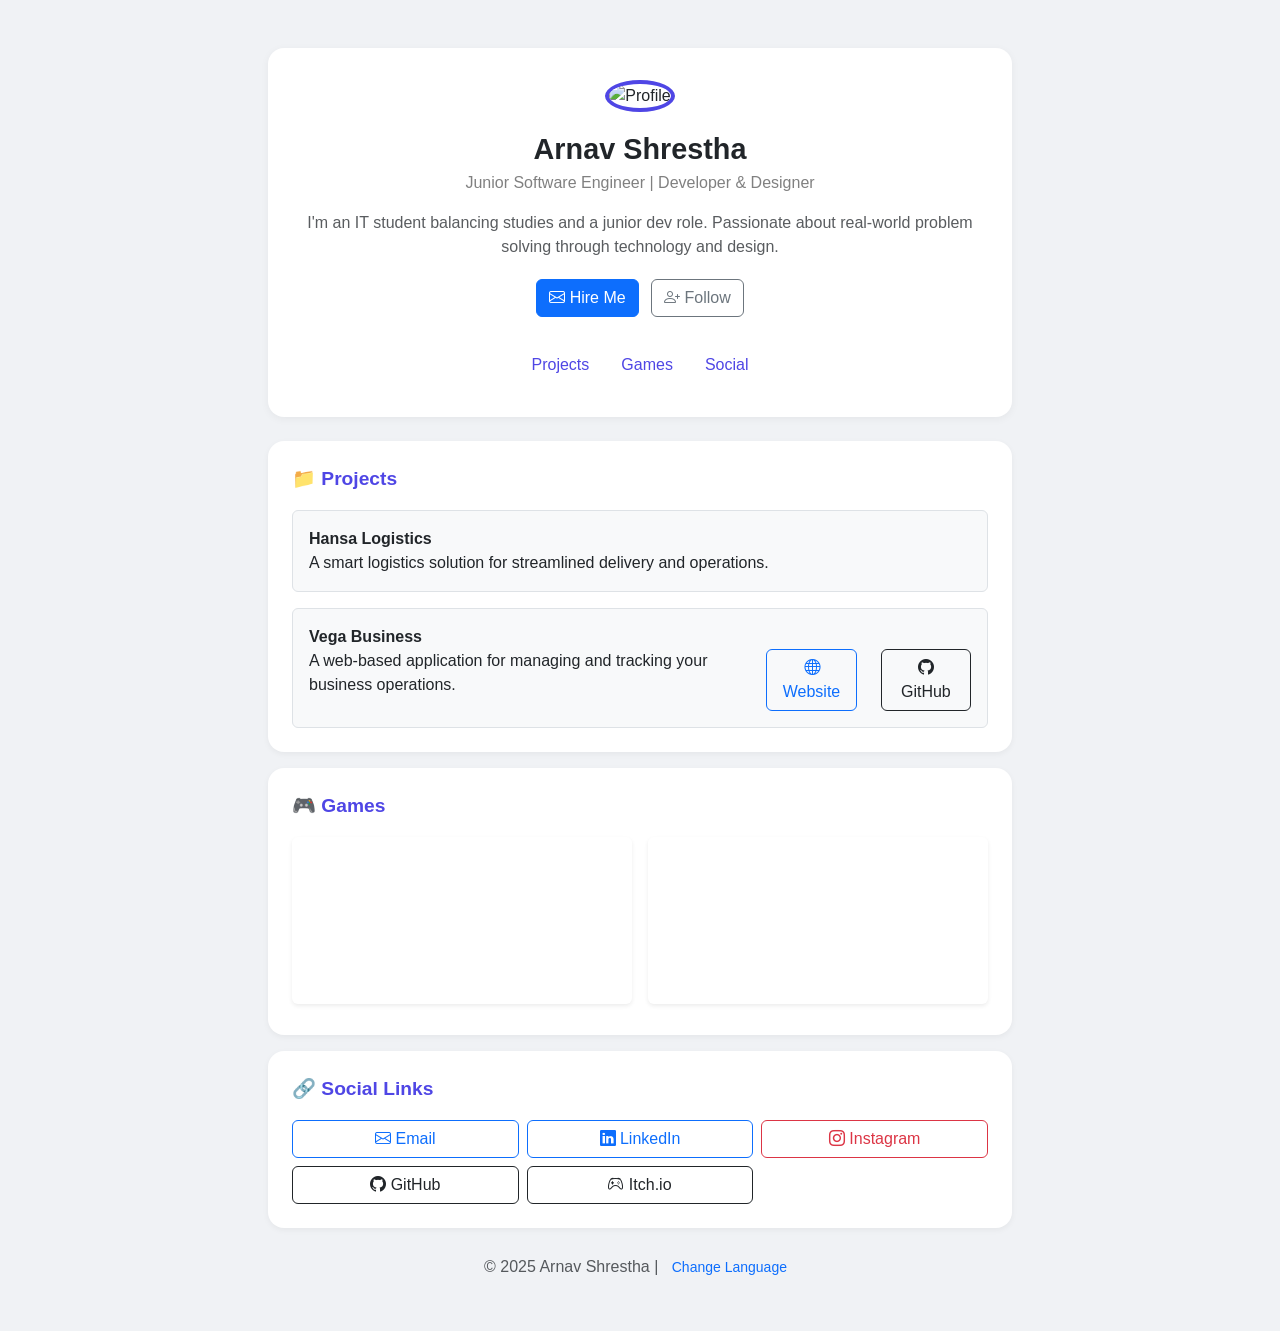
==== index.html @ 4b511aa4 "website setup" ====
<!DOCTYPE html>
<html lang="en">
<head>
  <meta charset="UTF-8" />
  <meta name="viewport" content="width=device-width, initial-scale=1.0"/>
  <title>Arnav Shrestha - Profile</title>
  <link rel="stylesheet" href="bootstrap-5.3.3/css/bootstrap.min.css">
  <link rel="stylesheet" href="https://cdn.jsdelivr.net/npm/bootstrap-icons@1.11.3/font/bootstrap-icons.min.css">
  <script src="bootstrap-5.3.3/js/bootstrap.bundle.min.js"></script>

  <style>
     html {
        scroll-behavior: smooth;
    }
    .section-nav {
        margin-top: 1.5rem;
    }
    .section-nav .nav-link {
        color: #4f46e5;
        font-weight: 500;
        border: none;
    }
    .section-nav .nav-link:hover {
        text-decoration: underline;
    }
    body {
      background-color: #f0f2f5;
      font-family: 'Segoe UI', Tahoma, Geneva, Verdana, sans-serif;
    }

    .profile-header {
      background-color: white;
      padding: 2rem;
      border-radius: 1rem;
      box-shadow: 0 2px 8px rgba(0, 0, 0, 0.05);
      text-align: center;
    }

    .profile-pic {
      width: 120px;
      height: 120px;
      object-fit: cover;
      border-radius: 50%;
      border: 4px solid #4f46e5;
    }

    .profile-name {
      font-size: 1.8rem;
      font-weight: bold;
      margin-top: 1rem;
    }

    .profile-title {
      color: gray;
    }

    .action-buttons .btn {
      margin: 0.25rem;
    }

    .card-section {
      background: white;
      padding: 1.5rem;
      border-radius: 1rem;
      box-shadow: 0 2px 6px rgba(0,0,0,0.05);
      margin-bottom: 1rem;
    }

    .section-title {
      font-size: 1.2rem;
      font-weight: bold;
      margin-bottom: 1rem;
      color: #4f46e5;
    }
  </style>
</head>

<body>
  <div class="container py-5">
    <div class="profile-header mx-auto mb-4 col-md-8">
      <img src="https://via.placeholder.com/120" alt="Profile" class="profile-pic">
      <div class="profile-name">Arnav Shrestha</div>
      <div class="profile-title">Junior Software Engineer | Developer & Designer</div>
      <p class="mt-3 text-muted">
        I'm an IT student balancing studies and a junior dev role. Passionate about real-world problem solving through technology and design.
      </p>
      <div class="action-buttons">
        <button class="btn btn-primary" onclick="sendEmail()"><i class="bi bi-envelope"></i> Hire Me</button>
        <button class="btn btn-outline-secondary" onclick="window.location.href='https://www.instagram.com/stha_anav/'"><i class="bi bi-person-plus"></i> Follow</button>
      </div>
      
      <!-- Section Navigation -->
      <ul class="nav justify-content-center section-nav">
        <li class="nav-item">
          <a class="nav-link" href="#projects">Projects</a>
        </li>
        <li class="nav-item">
          <a class="nav-link" href="#games">Games</a>
        </li>
        <li class="nav-item">
          <a class="nav-link" href="#social">Social</a>
        </li>
      </ul>
      
    </div>

    <div class="card-section col-md-8 mx-auto">
      <div class="section-title" id="projects">📁 Projects</div>
      <div class="row g-3">
        <div class="col-md-12">
          <div class="p-3 border rounded bg-light">
            <strong>Hansa Logistics</strong><br>
            A smart logistics solution for streamlined delivery and operations.
          </div>
        </div>
        <div class="col-md-12">
            <div class="p-3 border rounded bg-light">
                <div class="row">
                    <strong>Vega Business</strong><br>
                    <div class="col-8"> 
                        A web-based application for managing and tracking your business operations.
                    </div>
                    <div class="col">
                        <button class="btn btn-outline-primary w-100" onclick="window.location.href='https://www.vegabusiness.com.np/'"><i class="bi bi-globe"></i> Website</button>
                    </div>
                    <div class="col">
                        <button class="btn btn-outline-dark w-100" onclick="window.location.href='https://github.com/stharnav/vega'"><i class="bi bi-github"></i> GitHub</button>
                    </div>
                </div>
            </div>
          </div>
      </div>
    </div>

    <div class="card-section col-md-8 mx-auto">
      <div class="section-title" id="games">🎮 Games</div>
      <div class="row g-3">
        <div class="col-md-6">
          <iframe frameborder="0" src="https://itch.io/embed/2180937?border_width=0" width="100%" height="167" class="rounded shadow-sm"></iframe>
        </div>
        <div class="col-md-6">
          <iframe frameborder="0" src="https://itch.io/embed/2705465?border_width=0" width="100%" height="167" class="rounded shadow-sm"></iframe>
        </div>
      </div>
    </div>

    <div class="card-section col-md-8 mx-auto">
      <div class="section-title" id="social">🔗 Social Links</div>
      <div class="row g-2">
        <div class="col-sm-6 col-md-4">
          <button class="btn btn-outline-primary w-100" onclick="sendEmail()"><i class="bi bi-envelope"></i> Email</button>
        </div>
        <div class="col-sm-6 col-md-4">
          <button class="btn btn-outline-primary w-100" onclick="window.location.href='https://www.linkedin.com/'"><i class="bi bi-linkedin"></i> LinkedIn</button>
        </div>
        <div class="col-sm-6 col-md-4">
          <button class="btn btn-outline-danger w-100" onclick="window.location.href='https://www.instagram.com/stha_anav/'"><i class="bi bi-instagram"></i> Instagram</button>
        </div>
        <div class="col-sm-6 col-md-4">
          <button class="btn btn-outline-dark w-100" onclick="window.location.href='https://github.com/stharnav'"><i class="bi bi-github"></i> GitHub</button>
        </div>
        <div class="col-sm-6 col-md-4">
          <button class="btn btn-outline-dark w-100" onclick="window.location.href='https://amberco.itch.io/'"><i class="bi bi-controller"></i> Itch.io</button>
        </div>
      </div>
    </div>

    <div class="text-center text-muted mt-4">
      &copy; 2025 Arnav Shrestha | <button onclick="lang()" class="btn btn-link btn-sm text-decoration-none">Change Language</button>
    </div>
  </div>

  <script>
    function sendEmail() {
      window.location.href = "mailto:arnav@example.com";
    }
    function lang() {
      alert("Language switch feature coming soon.");
    }
  </script>
</body>
</html>
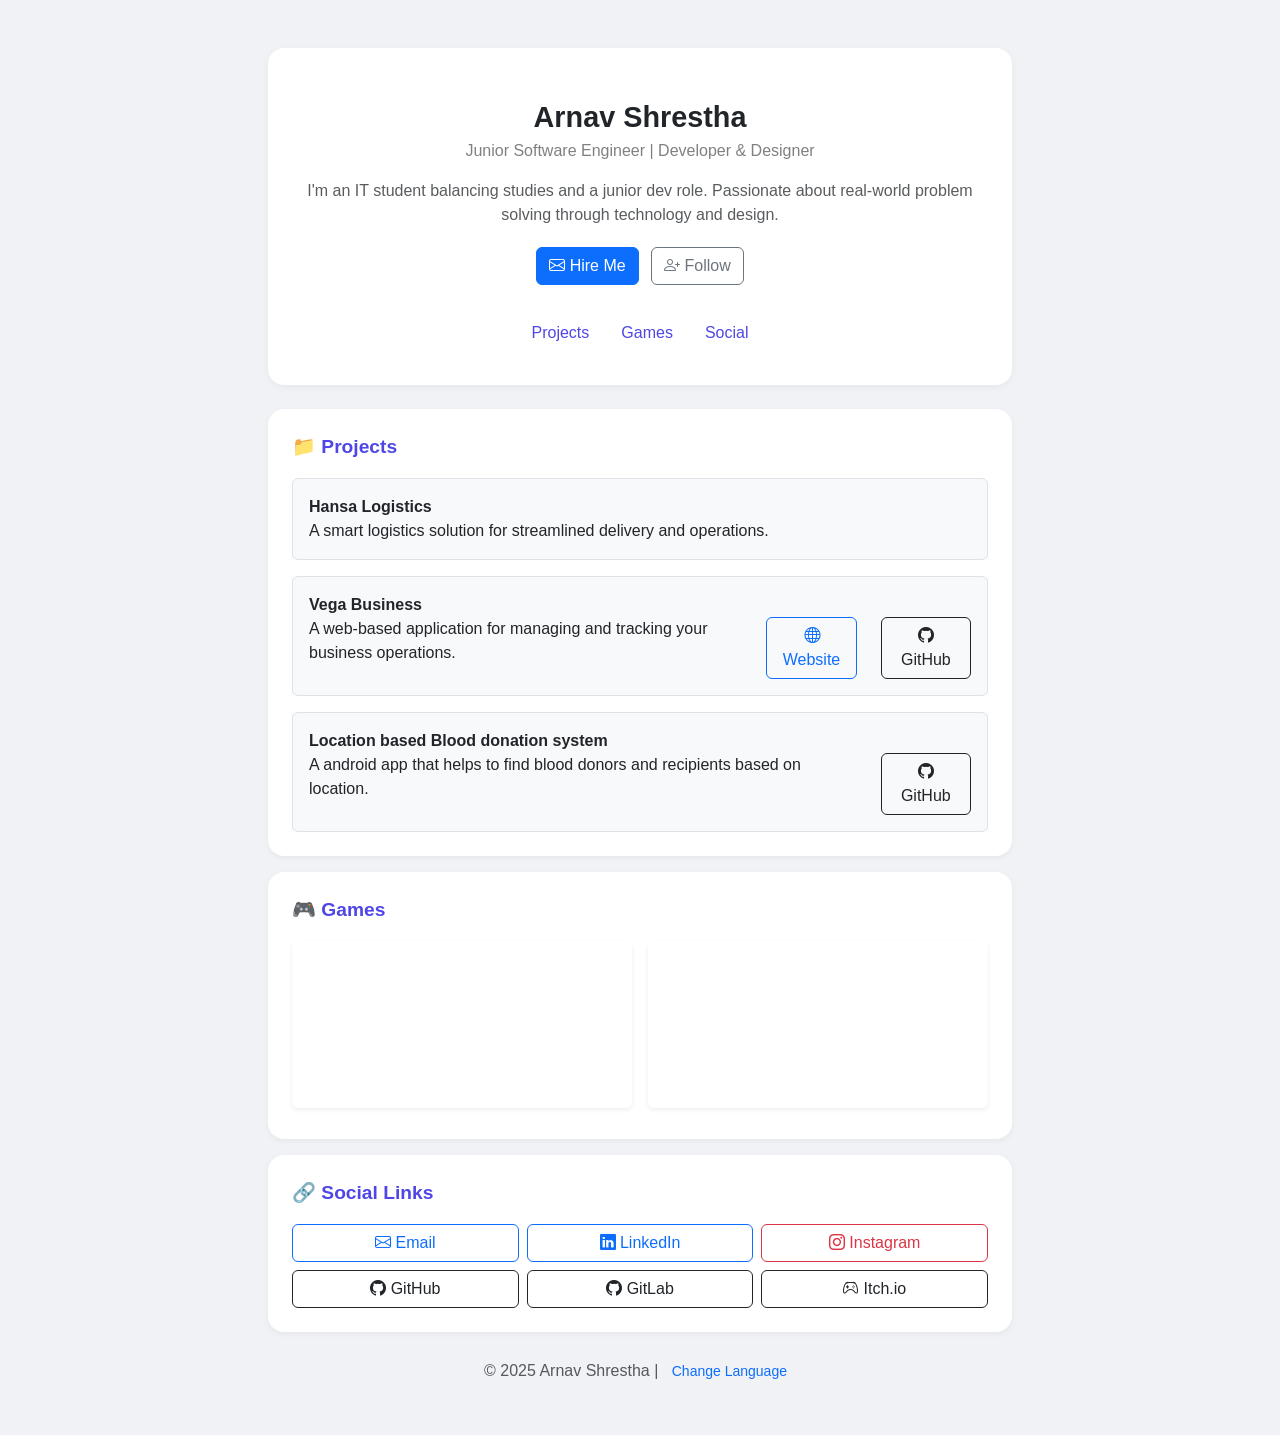
==== commit 362eb2d1: "new project added" ====
--- a/index.html
+++ b/index.html
@@ -78,7 +78,7 @@
 <body>
   <div class="container py-5">
     <div class="profile-header mx-auto mb-4 col-md-8">
-      <img src="https://via.placeholder.com/120" alt="Profile" class="profile-pic">
+      <!-- <img src="https://via.placeholder.com/120" alt="Profile" class="profile-pic"> -->
       <div class="profile-name">Arnav Shrestha</div>
       <div class="profile-title">Junior Software Engineer | Developer & Designer</div>
       <p class="mt-3 text-muted">
@@ -107,12 +107,14 @@
     <div class="card-section col-md-8 mx-auto">
       <div class="section-title" id="projects">📁 Projects</div>
       <div class="row g-3">
+
         <div class="col-md-12">
           <div class="p-3 border rounded bg-light">
             <strong>Hansa Logistics</strong><br>
             A smart logistics solution for streamlined delivery and operations.
           </div>
         </div>
+
         <div class="col-md-12">
             <div class="p-3 border rounded bg-light">
                 <div class="row">
@@ -129,6 +131,21 @@
                 </div>
             </div>
           </div>
+
+          <div class="col-md-12">
+            <div class="p-3 border rounded bg-light">
+                <div class="row">
+                    <strong>Location based Blood donation system</strong><br>
+                    <div class="col-10"> 
+                        A android app that helps to find blood donors and recipients based on location.
+                    </div>
+                    <div class="col">
+                        <button class="btn btn-outline-dark w-100" onclick="window.location.href='https://github.com/stharnav/Location-Based-Blood-Donation-App'"><i class="bi bi-github"></i> GitHub</button>
+                    </div>
+                </div>
+            </div>
+          </div>
+
       </div>
     </div>
 
@@ -160,6 +177,9 @@
           <button class="btn btn-outline-dark w-100" onclick="window.location.href='https://github.com/stharnav'"><i class="bi bi-github"></i> GitHub</button>
         </div>
         <div class="col-sm-6 col-md-4">
+          <button class="btn btn-outline-dark w-100" onclick="window.location.href='https://gitlab.com/arnavshrestha44'"><i class="bi bi-github"></i> GitLab</button>
+        </div>
+        <div class="col-sm-6 col-md-4">
           <button class="btn btn-outline-dark w-100" onclick="window.location.href='https://amberco.itch.io/'"><i class="bi bi-controller"></i> Itch.io</button>
         </div>
       </div>
@@ -172,11 +192,17 @@
 
   <script>
     function sendEmail() {
-      window.location.href = "mailto:arnav@example.com";
-    }
-    function lang() {
-      alert("Language switch feature coming soon.");
-    }
+      const email = "mail@arnavstha.com.np";
+      const subject = "";
+      const body = "";
+
+      const mailtoLink = `mailto:${email}?subject=${encodeURIComponent(subject)}&body=${encodeURIComponent(body)}`;
+      window.location.href = mailtoLink;
+
+        }
+        function lang() {
+          alert("Language switch feature coming soon.");
+        }
   </script>
 </body>
 </html>
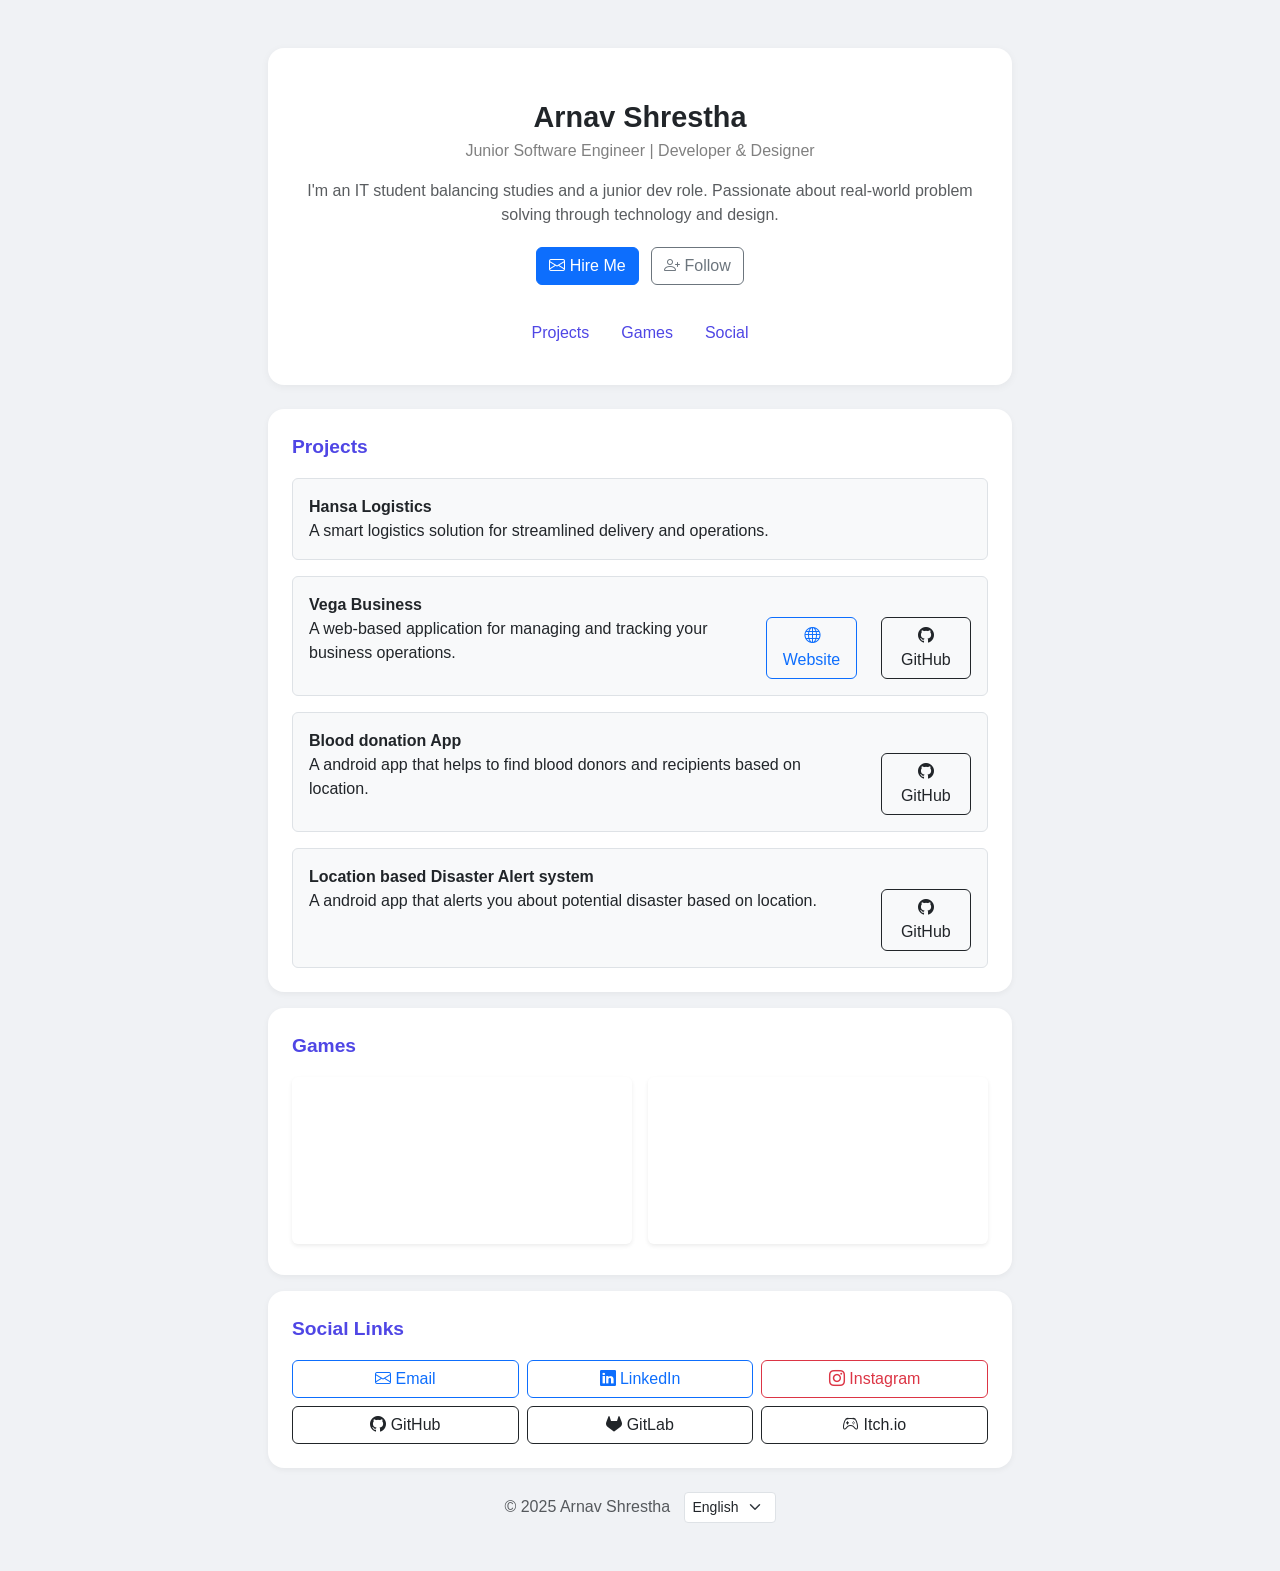
==== commit 823169f7: "language support" ====
--- a/index.html
+++ b/index.html
@@ -79,26 +79,26 @@
   <div class="container py-5">
     <div class="profile-header mx-auto mb-4 col-md-8">
       <!-- <img src="https://via.placeholder.com/120" alt="Profile" class="profile-pic"> -->
-      <div class="profile-name">Arnav Shrestha</div>
+      <div class="profile-name" id="name">Arnav Shrestha</div>
       <div class="profile-title">Junior Software Engineer | Developer & Designer</div>
-      <p class="mt-3 text-muted">
+      <p class="mt-3 text-muted" id="description">
         I'm an IT student balancing studies and a junior dev role. Passionate about real-world problem solving through technology and design.
       </p>
       <div class="action-buttons">
         <button class="btn btn-primary" onclick="sendEmail()"><i class="bi bi-envelope"></i> Hire Me</button>
-        <button class="btn btn-outline-secondary" onclick="window.location.href='https://www.instagram.com/stha_anav/'"><i class="bi bi-person-plus"></i> Follow</button>
+        <button class="btn btn-outline-secondary" onclick="window.location.href='https://www.linkedin.com/in/arnav-shrestha-5bba61239/'"><i class="bi bi-person-plus"></i> Follow</button>
       </div>
       
       <!-- Section Navigation -->
       <ul class="nav justify-content-center section-nav">
         <li class="nav-item">
-          <a class="nav-link" href="#projects">Projects</a>
+          <a class="nav-link" href="#projects" id="project">Projects</a>
         </li>
         <li class="nav-item">
-          <a class="nav-link" href="#games">Games</a>
+          <a class="nav-link" href="#games" id="game">Games</a>
         </li>
         <li class="nav-item">
-          <a class="nav-link" href="#social">Social</a>
+          <a class="nav-link" href="#socials" id="social">Social</a>
         </li>
       </ul>
       
@@ -119,7 +119,7 @@
             <div class="p-3 border rounded bg-light">
                 <div class="row">
                     <strong>Vega Business</strong><br>
-                    <div class="col-8"> 
+                    <div class="col-md-8"> 
                         A web-based application for managing and tracking your business operations.
                     </div>
                     <div class="col">
@@ -135,12 +135,26 @@
           <div class="col-md-12">
             <div class="p-3 border rounded bg-light">
                 <div class="row">
-                    <strong>Location based Blood donation system</strong><br>
+                    <strong>Blood donation App</strong><br>
                     <div class="col-10"> 
                         A android app that helps to find blood donors and recipients based on location.
                     </div>
                     <div class="col">
                         <button class="btn btn-outline-dark w-100" onclick="window.location.href='https://github.com/stharnav/Location-Based-Blood-Donation-App'"><i class="bi bi-github"></i> GitHub</button>
+                    </div>
+                </div>
+            </div>
+          </div>
+
+          <div class="col-md-12">
+            <div class="p-3 border rounded bg-light">
+                <div class="row">
+                    <strong>Location based Disaster Alert system</strong><br>
+                    <div class="col-10"> 
+                        A android app that alerts you about potential disaster based on location.
+                    </div>
+                    <div class="col">
+                        <button class="btn btn-outline-dark w-100" onclick="window.location.href='https://github.com/stharnav/Alert-System'"><i class="bi bi-github"></i> GitHub</button>
                     </div>
                 </div>
             </div>
@@ -162,13 +176,13 @@
     </div>
 
     <div class="card-section col-md-8 mx-auto">
-      <div class="section-title" id="social">🔗 Social Links</div>
+      <div class="section-title" id="socials">🔗 Social Links</div>
       <div class="row g-2">
         <div class="col-sm-6 col-md-4">
           <button class="btn btn-outline-primary w-100" onclick="sendEmail()"><i class="bi bi-envelope"></i> Email</button>
         </div>
         <div class="col-sm-6 col-md-4">
-          <button class="btn btn-outline-primary w-100" onclick="window.location.href='https://www.linkedin.com/'"><i class="bi bi-linkedin"></i> LinkedIn</button>
+          <button class="btn btn-outline-primary w-100" onclick="window.location.href='https://www.linkedin.com/in/arnav-shrestha-5bba61239/'"><i class="bi bi-linkedin"></i> LinkedIn</button>
         </div>
         <div class="col-sm-6 col-md-4">
           <button class="btn btn-outline-danger w-100" onclick="window.location.href='https://www.instagram.com/stha_anav/'"><i class="bi bi-instagram"></i> Instagram</button>
@@ -177,7 +191,7 @@
           <button class="btn btn-outline-dark w-100" onclick="window.location.href='https://github.com/stharnav'"><i class="bi bi-github"></i> GitHub</button>
         </div>
         <div class="col-sm-6 col-md-4">
-          <button class="btn btn-outline-dark w-100" onclick="window.location.href='https://gitlab.com/arnavshrestha44'"><i class="bi bi-github"></i> GitLab</button>
+          <button class="btn btn-outline-dark w-100" onclick="window.location.href='https://gitlab.com/arnavshrestha44'"><i class="bi bi-gitlab"></i> GitLab</button>
         </div>
         <div class="col-sm-6 col-md-4">
           <button class="btn btn-outline-dark w-100" onclick="window.location.href='https://amberco.itch.io/'"><i class="bi bi-controller"></i> Itch.io</button>
@@ -186,7 +200,12 @@
     </div>
 
     <div class="text-center text-muted mt-4">
-      &copy; 2025 Arnav Shrestha | <button onclick="lang()" class="btn btn-link btn-sm text-decoration-none">Change Language</button>
+      &copy; 2025 Arnav Shrestha &nbsp;
+      <select id="languageSelector" class="form-select form-select-sm d-inline-block w-auto" onchange="setLanguage(this.value)">
+        <option value="en">English</option>
+        <option value="np">नेपाली</option>
+        <option value="jp">日本語</option>
+      </select>
     </div>
   </div>
 
@@ -204,5 +223,6 @@
           alert("Language switch feature coming soon.");
         }
   </script>
+  <script src="scripts/lang.js"></script>
 </body>
 </html>
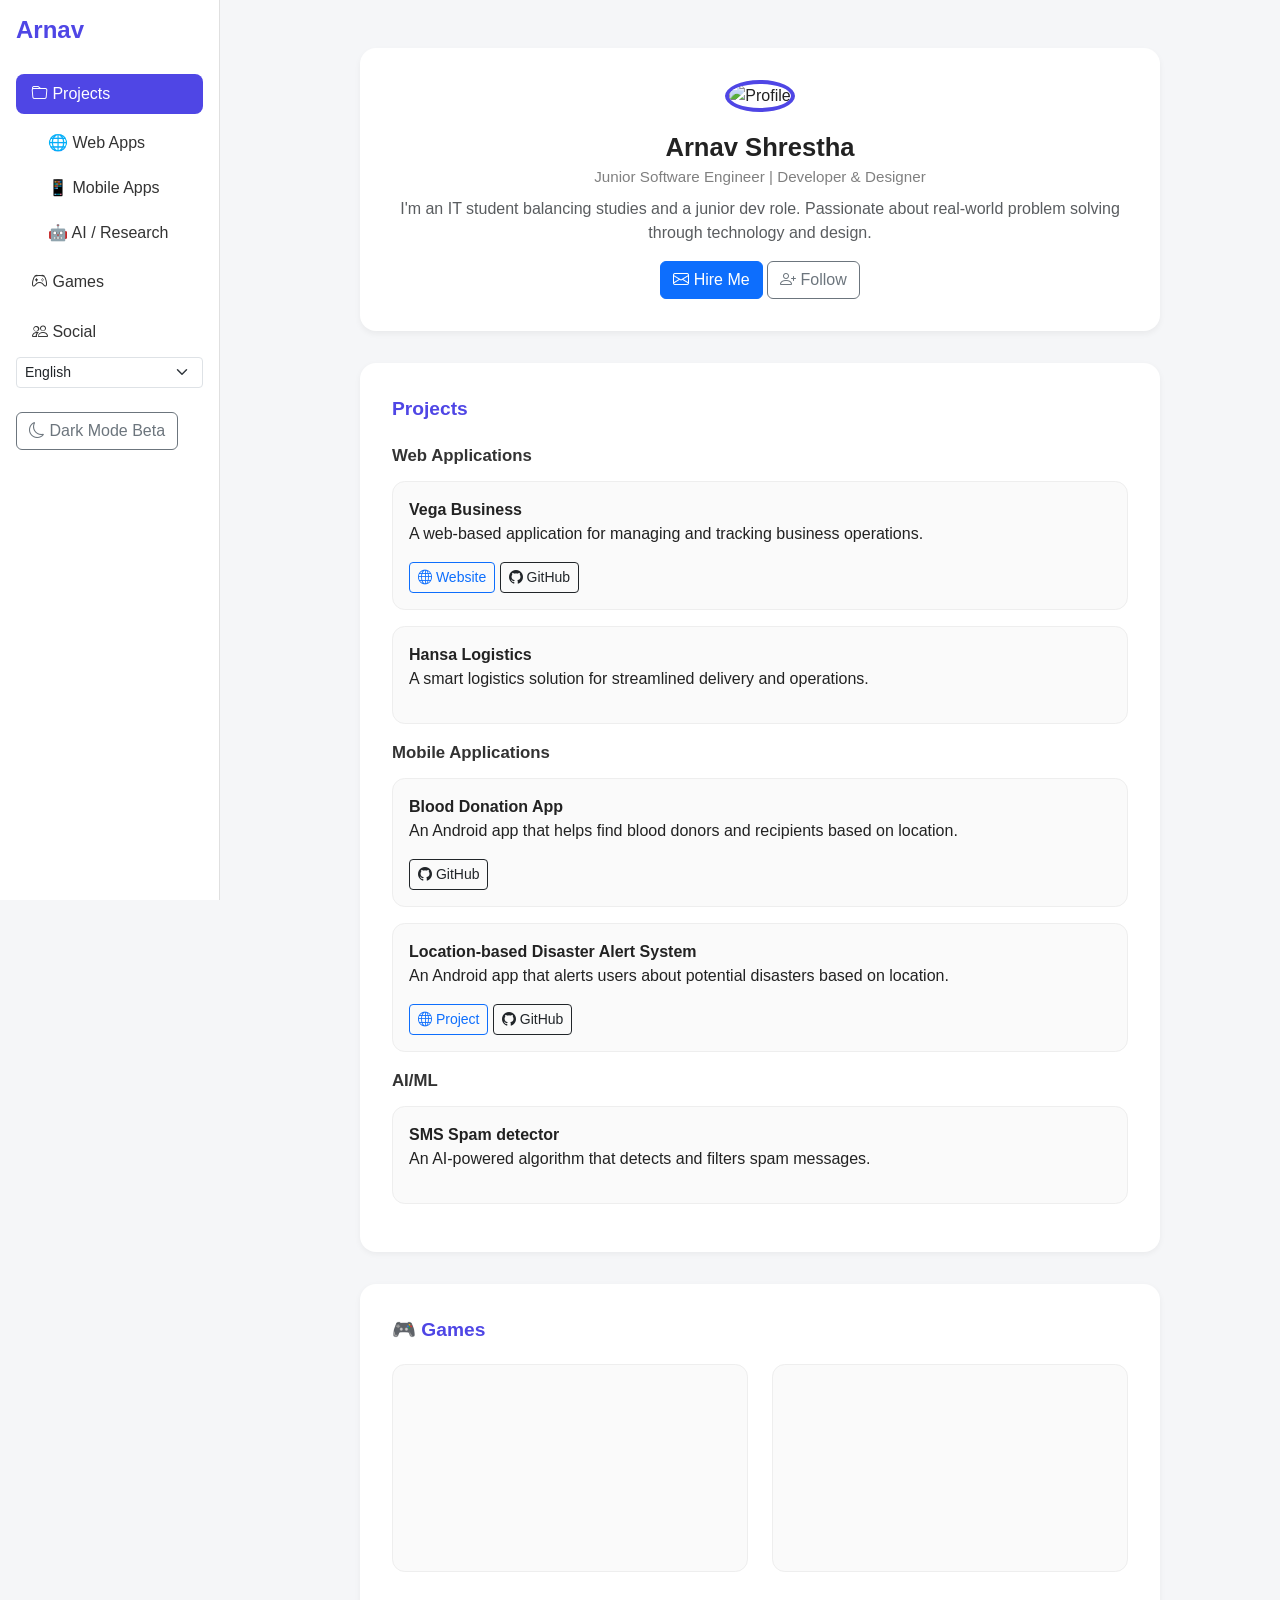
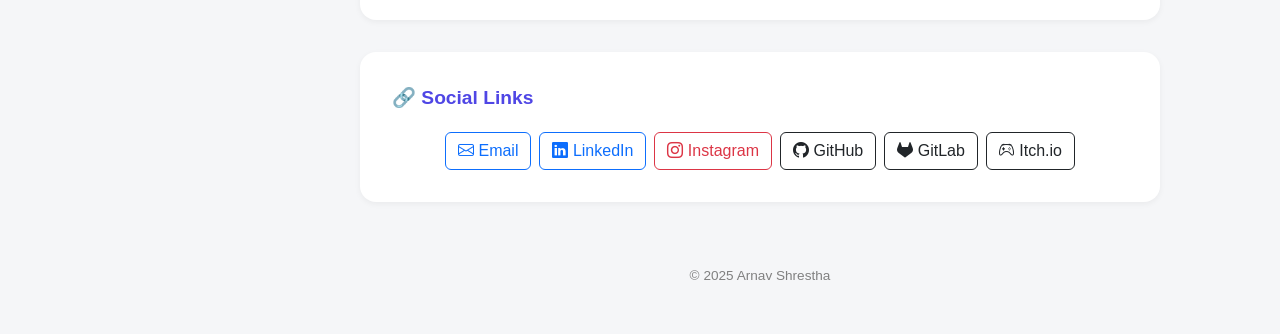
==== commit 40b4f8e4: "design change" ====
--- a/index.html
+++ b/index.html
@@ -1,228 +1,234 @@
 <!DOCTYPE html>
 <html lang="en">
 <head>
-  <meta charset="UTF-8" />
-  <meta name="viewport" content="width=device-width, initial-scale=1.0"/>
-  <title>Arnav Shrestha - Profile</title>
-  <link rel="stylesheet" href="bootstrap-5.3.3/css/bootstrap.min.css">
-  <link rel="stylesheet" href="https://cdn.jsdelivr.net/npm/bootstrap-icons@1.11.3/font/bootstrap-icons.min.css">
-  <script src="bootstrap-5.3.3/js/bootstrap.bundle.min.js"></script>
-
-  <style>
-     html {
-        scroll-behavior: smooth;
-    }
-    .section-nav {
-        margin-top: 1.5rem;
-    }
-    .section-nav .nav-link {
-        color: #4f46e5;
-        font-weight: 500;
-        border: none;
-    }
-    .section-nav .nav-link:hover {
-        text-decoration: underline;
-    }
-    body {
-      background-color: #f0f2f5;
-      font-family: 'Segoe UI', Tahoma, Geneva, Verdana, sans-serif;
-    }
-
-    .profile-header {
-      background-color: white;
-      padding: 2rem;
-      border-radius: 1rem;
-      box-shadow: 0 2px 8px rgba(0, 0, 0, 0.05);
-      text-align: center;
-    }
-
-    .profile-pic {
-      width: 120px;
-      height: 120px;
-      object-fit: cover;
-      border-radius: 50%;
-      border: 4px solid #4f46e5;
-    }
-
-    .profile-name {
-      font-size: 1.8rem;
-      font-weight: bold;
-      margin-top: 1rem;
-    }
-
-    .profile-title {
-      color: gray;
-    }
-
-    .action-buttons .btn {
-      margin: 0.25rem;
-    }
-
-    .card-section {
-      background: white;
-      padding: 1.5rem;
-      border-radius: 1rem;
-      box-shadow: 0 2px 6px rgba(0,0,0,0.05);
-      margin-bottom: 1rem;
-    }
-
-    .section-title {
-      font-size: 1.2rem;
-      font-weight: bold;
-      margin-bottom: 1rem;
-      color: #4f46e5;
-    }
-  </style>
+<meta charset="UTF-8"/>
+<meta name="viewport" content="width=device-width, initial-scale=1.0"/>
+<title>Arnav Shrestha - Profile</title>
+<link rel="stylesheet" href="bootstrap-5.3.3/css/bootstrap.min.css">
+<link rel="stylesheet" href="https://cdn.jsdelivr.net/npm/bootstrap-icons@1.11.3/font/bootstrap-icons.min.css">
+<script src="bootstrap-5.3.3/js/bootstrap.bundle.min.js"></script>
+
+<style>
+  body {
+    font-family: 'Segoe UI', Tahoma, sans-serif;
+    background-color: #f5f6f8;
+    color: #222;
+    transition: background-color 0.3s, color 0.3s;
+  }
+  body.dark-mode {
+    background-color: #121212;
+    color: #e0e0e0;
+  }
+
+  /* Sidebar */
+  .sidebar {
+    height: 100vh;
+    background: #fff;
+    border-right: 1px solid #e0e0e0;
+    padding: 1rem;
+    position: fixed;
+    top: 0;
+    left: 0;
+    width: 220px;
+    z-index: 1050;
+    transition: transform 0.3s ease, background 0.3s, color 0.3s;
+  }
+  .sidebar.dark-mode { background: #1f1f1f; }
+
+  .sidebar h4 { font-weight: bold; color: #4f46e5; margin-bottom: 1.5rem; }
+  .sidebar .nav-link { color: #333; font-weight: 500; margin: 0.3rem 0; border-radius: 0.5rem; }
+  .sidebar .nav-link:hover, .sidebar .nav-link.active { background: #4f46e5; color: white; }
+
+  .sidebar-overlay {
+    display: none;
+    position: fixed; top: 0; left: 0; width: 100%; height: 100%;
+    background: rgba(0,0,0,0.5); z-index: 1040;
+  }
+
+  /* Main content */
+  .main {
+    margin-left: 240px;
+    padding: 3rem;
+    display: flex;
+    flex-direction: column;
+    align-items: center;
+    transition: color 0.3s;
+  }
+
+  @media (max-width: 992px) {
+    .sidebar { transform: translateX(-100%); width: 200px; }
+    .sidebar.show { transform: translateX(0); }
+    .sidebar-overlay.show { display: block; }
+    .main { margin-left: 0; padding: 2rem 1rem; width: 100%; }
+    .language-select { position: fixed; bottom: 10px; left: 50%; transform: translateX(-50%); width: 90%; }
+  }
+
+  .profile-header, .card-section { width: 100%; max-width: 800px; margin-bottom: 2rem; }
+  .profile-header { background: #fff; padding: 2rem; border-radius: 1rem; text-align: center; box-shadow: 0 3px 6px rgba(0,0,0,0.05); }
+  body.dark-mode .profile-header { background: #1f1f1f; }
+  .profile-pic { width: 120px; height: 120px; border-radius: 50%; border: 4px solid #4f46e5; object-fit: cover; }
+  .profile-name { font-size: 1.6rem; font-weight: bold; margin-top: 1rem; }
+  .profile-title { color: gray; font-size: 0.95rem; }
+  body.dark-mode .profile-title { color: #ccc; }
+
+  .card-section { background: #fff; border-radius: 1rem; box-shadow: 0 2px 6px rgba(0,0,0,0.05); padding: 2rem; }
+  body.dark-mode .card-section { background: #1f1f1f; }
+
+  .section-title { font-weight: bold; margin-bottom: 1.2rem; font-size: 1.2rem; color: #4f46e5; }
+  .sub-section-title { font-size: 1.05rem; font-weight: 600; margin-top: 1rem; margin-bottom: 0.8rem; color: #333; }
+  body.dark-mode .sub-section-title { color: #ddd; }
+
+  .post-card { border: 1px solid #eee; padding: 1rem; border-radius: 0.8rem; margin-bottom: 1rem; background: #fafafa; }
+  .post-card:hover { background: #f0f0ff; }
+  body.dark-mode .post-card { background: #2a2a2a; border-color: #333; }
+
+  .footer { font-size: 0.85rem; color: gray; text-align: center; margin-top: 2rem; }
+  body.dark-mode .footer { color: #aaa; }
+
+  .dark-mode-toggle { margin-bottom: 1rem; }
+</style>
 </head>
-
 <body>
-  <div class="container py-5">
-    <div class="profile-header mx-auto mb-4 col-md-8">
-      <!-- <img src="https://via.placeholder.com/120" alt="Profile" class="profile-pic"> -->
+  <!-- Sidebar Overlay for Mobile -->
+  <div class="sidebar-overlay" id="sidebarOverlay" onclick="toggleSidebar()"></div>
+
+  <!-- Sidebar -->
+  <div class="sidebar" id="sidebar">
+    <h4>Arnav</h4>
+    <nav class="nav flex-column">
+      <a class="nav-link active" href="#projects"><i class="bi bi-folder"></i> Projects</a>
+      <div class="ms-3">
+        <a class="nav-link" href="#webapps">🌐 Web Apps</a>
+        <a class="nav-link" href="#mobileapps">📱 Mobile Apps</a>
+        <a class="nav-link" href="#ai">🤖 AI / Research</a>
+      </div>
+      <a class="nav-link" href="#games"><i class="bi bi-controller"></i> Games</a>
+      <a class="nav-link" href="#socials"><i class="bi bi-people"></i> Social</a>
+    </nav>
+    <div class="language-select d-lg-block">
+      <select id="languageSelector" class="form-select form-select-sm" onchange="setLanguage(this.value)">
+        <option value="en">English</option>
+        <option value="np">नेपाली</option>
+        <option value="jp">日本語</option>
+      </select>
+    </div>
+    <br>
+    <button class="btn btn-outline-secondary dark-mode-toggle" onclick="toggleDarkMode()"><i class="bi bi-moon"></i> Dark Mode Beta</button>
+  </div>
+
+  <!-- Mobile Toggle Button -->
+  <button class="btn btn-primary d-lg-none m-3" onclick="toggleSidebar()"><i class="bi bi-list"></i></button>
+
+  <!-- Main Content -->
+  <div class="main">
+
+    <!-- Profile Header -->
+    <div class="profile-header container-flow">
+      <img src="https://via.placeholder.com/120" alt="Profile" class="profile-pic">
       <div class="profile-name" id="name">Arnav Shrestha</div>
       <div class="profile-title">Junior Software Engineer | Developer & Designer</div>
-      <p class="mt-3 text-muted" id="description">
+      <p class="mt-2 text-muted" id="description">
         I'm an IT student balancing studies and a junior dev role. Passionate about real-world problem solving through technology and design.
       </p>
       <div class="action-buttons">
         <button class="btn btn-primary" onclick="sendEmail()"><i class="bi bi-envelope"></i> Hire Me</button>
         <button class="btn btn-outline-secondary" onclick="window.location.href='https://www.linkedin.com/in/arnav-shrestha-5bba61239/'"><i class="bi bi-person-plus"></i> Follow</button>
       </div>
-      
-      <!-- Section Navigation -->
-      <ul class="nav justify-content-center section-nav">
-        <li class="nav-item">
-          <a class="nav-link" href="#projects" id="project">Projects</a>
-        </li>
-        <li class="nav-item">
-          <a class="nav-link" href="#games" id="game">Games</a>
-        </li>
-        <li class="nav-item">
-          <a class="nav-link" href="#socials" id="social">Social</a>
-        </li>
-      </ul>
-      
-    </div>
-
-    <div class="card-section col-md-8 mx-auto">
-      <div class="section-title" id="projects">📁 Projects</div>
-      <div class="row g-3">
-
-        <div class="col-md-12">
-          <div class="p-3 border rounded bg-light">
-            <strong>Hansa Logistics</strong><br>
-            A smart logistics solution for streamlined delivery and operations.
+    </div>
+
+    <!-- Projects -->
+    <div class="card-section" id="projects">
+      <div class="section-title">Projects</div>
+
+      <!-- Web Apps -->
+      <div class="sub-section-title" id="webapps">Web Applications</div>
+      <div class="post-card">
+        <strong>Vega Business</strong>
+        <p>A web-based application for managing and tracking business operations.</p>
+        <button class="btn btn-outline-primary btn-sm" onclick="window.location.href='https://www.vegabusiness.com.np/'"><i class="bi bi-globe"></i> Website</button>
+        <button class="btn btn-outline-dark btn-sm" onclick="window.location.href='https://github.com/stharnav/vega'"><i class="bi bi-github"></i> GitHub</button>
+      </div>
+      <div class="post-card">
+        <strong>Hansa Logistics</strong>
+        <p>A smart logistics solution for streamlined delivery and operations.</p>
+      </div>
+
+      <!-- Mobile Apps -->
+      <div class="sub-section-title" id="mobileapps">Mobile Applications</div>
+      <div class="post-card">
+        <strong>Blood Donation App</strong>
+        <p>An Android app that helps find blood donors and recipients based on location.</p>
+        <button class="btn btn-outline-dark btn-sm" onclick="window.location.href='https://github.com/stharnav/Location-Based-Blood-Donation-App'"><i class="bi bi-github"></i> GitHub</button>
+      </div>
+      <div class="post-card">
+        <strong>Location-based Disaster Alert System</strong>
+        <p>An Android app that alerts users about potential disasters based on location.</p>
+        <button class="btn btn-outline-primary btn-sm" onclick="window.location.href='/projects/alert-system.html'"><i class="bi bi-globe"></i> Project</button>
+        <button class="btn btn-outline-dark btn-sm" onclick="window.location.href='https://github.com/stharnav/Alert-System'"><i class="bi bi-github"></i> GitHub</button>
+      </div>
+
+      <!-- AI / Research -->
+      <div class="sub-section-title" id="ai">AI/ML</div>
+      <div class="post-card">
+        <strong>SMS Spam detector</strong>
+        <p>An AI-powered algorithm that detects and filters spam messages.</p>
+      </div>
+    </div>
+
+    <!-- Games -->
+    <div class="card-section" id="games">
+      <div class="section-title">🎮 Games</div>
+        <div class="row">
+          <div class="col">
+            <div class="post-card">
+              <iframe frameborder="0" src="https://itch.io/embed/2180937?border_width=0" width="100%" height="167" class="rounded"></iframe>
+            </div>
+          </div>
+          <div class="col">
+            <div class="post-card">
+              <iframe frameborder="0" src="https://itch.io/embed/2705465?border_width=0" width="100%" height="167" class="rounded"></iframe>
+            </div>
           </div>
         </div>
-
-        <div class="col-md-12">
-            <div class="p-3 border rounded bg-light">
-                <div class="row">
-                    <strong>Vega Business</strong><br>
-                    <div class="col-md-8"> 
-                        A web-based application for managing and tracking your business operations.
-                    </div>
-                    <div class="col">
-                        <button class="btn btn-outline-primary w-100" onclick="window.location.href='https://www.vegabusiness.com.np/'"><i class="bi bi-globe"></i> Website</button>
-                    </div>
-                    <div class="col">
-                        <button class="btn btn-outline-dark w-100" onclick="window.location.href='https://github.com/stharnav/vega'"><i class="bi bi-github"></i> GitHub</button>
-                    </div>
-                </div>
-            </div>
-          </div>
-
-          <div class="col-md-12">
-            <div class="p-3 border rounded bg-light">
-                <div class="row">
-                    <strong>Blood donation App</strong><br>
-                    <div class="col-10"> 
-                        A android app that helps to find blood donors and recipients based on location.
-                    </div>
-                    <div class="col">
-                        <button class="btn btn-outline-dark w-100" onclick="window.location.href='https://github.com/stharnav/Location-Based-Blood-Donation-App'"><i class="bi bi-github"></i> GitHub</button>
-                    </div>
-                </div>
-            </div>
-          </div>
-
-          <div class="col-md-12">
-            <div class="p-3 border rounded bg-light">
-                <div class="row">
-                    <strong>Location based Disaster Alert system</strong><br>
-                    <div class="col-10"> 
-                        A android app that alerts you about potential disaster based on location.
-                    </div>
-                    <div class="col">
-                        <button class="btn btn-outline-dark w-100" onclick="window.location.href='https://github.com/stharnav/Alert-System'"><i class="bi bi-github"></i> GitHub</button>
-                    </div>
-                </div>
-            </div>
-          </div>
-
-      </div>
-    </div>
-
-    <div class="card-section col-md-8 mx-auto">
-      <div class="section-title" id="games">🎮 Games</div>
-      <div class="row g-3">
-        <div class="col-md-6">
-          <iframe frameborder="0" src="https://itch.io/embed/2180937?border_width=0" width="100%" height="167" class="rounded shadow-sm"></iframe>
-        </div>
-        <div class="col-md-6">
-          <iframe frameborder="0" src="https://itch.io/embed/2705465?border_width=0" width="100%" height="167" class="rounded shadow-sm"></iframe>
-        </div>
-      </div>
-    </div>
-
-    <div class="card-section col-md-8 mx-auto">
-      <div class="section-title" id="socials">🔗 Social Links</div>
-      <div class="row g-2">
-        <div class="col-sm-6 col-md-4">
-          <button class="btn btn-outline-primary w-100" onclick="sendEmail()"><i class="bi bi-envelope"></i> Email</button>
-        </div>
-        <div class="col-sm-6 col-md-4">
-          <button class="btn btn-outline-primary w-100" onclick="window.location.href='https://www.linkedin.com/in/arnav-shrestha-5bba61239/'"><i class="bi bi-linkedin"></i> LinkedIn</button>
-        </div>
-        <div class="col-sm-6 col-md-4">
-          <button class="btn btn-outline-danger w-100" onclick="window.location.href='https://www.instagram.com/stha_anav/'"><i class="bi bi-instagram"></i> Instagram</button>
-        </div>
-        <div class="col-sm-6 col-md-4">
-          <button class="btn btn-outline-dark w-100" onclick="window.location.href='https://github.com/stharnav'"><i class="bi bi-github"></i> GitHub</button>
-        </div>
-        <div class="col-sm-6 col-md-4">
-          <button class="btn btn-outline-dark w-100" onclick="window.location.href='https://gitlab.com/arnavshrestha44'"><i class="bi bi-gitlab"></i> GitLab</button>
-        </div>
-        <div class="col-sm-6 col-md-4">
-          <button class="btn btn-outline-dark w-100" onclick="window.location.href='https://amberco.itch.io/'"><i class="bi bi-controller"></i> Itch.io</button>
-        </div>
-      </div>
-    </div>
-
-    <div class="text-center text-muted mt-4">
-      &copy; 2025 Arnav Shrestha &nbsp;
-      <select id="languageSelector" class="form-select form-select-sm d-inline-block w-auto" onchange="setLanguage(this.value)">
-        <option value="en">English</option>
-        <option value="np">नेपाली</option>
-        <option value="jp">日本語</option>
-      </select>
+      
+      
+    </div>
+
+    <!-- Social -->
+    <div class="card-section" id="socials">
+      <div class="section-title">🔗 Social Links</div>
+      <div class="d-flex flex-wrap gap-2 justify-content-center">
+        <button class="btn btn-outline-primary" onclick="sendEmail()"><i class="bi bi-envelope"></i> Email</button>
+        <button class="btn btn-outline-primary" onclick="window.location.href='https://www.linkedin.com/in/arnav-shrestha-5bba61239/'"><i class="bi bi-linkedin"></i> LinkedIn</button>
+        <button class="btn btn-outline-danger" onclick="window.location.href='https://www.instagram.com/stha_anav/'"><i class="bi bi-instagram"></i> Instagram</button>
+        <button class="btn btn-outline-dark" onclick="window.location.href='https://github.com/stharnav'"><i class="bi bi-github"></i> GitHub</button>
+        <button class="btn btn-outline-dark" onclick="window.location.href='https://gitlab.com/arnavshrestha44'"><i class="bi bi-gitlab"></i> GitLab</button>
+        <button class="btn btn-outline-dark" onclick="window.location.href='https://amberco.itch.io/'"><i class="bi bi-controller"></i> Itch.io</button>
+      </div>
+    </div>
+
+    <div class="footer">
+      &copy; 2025 Arnav Shrestha
     </div>
   </div>
 
-  <script>
-    function sendEmail() {
-      const email = "mail@arnavstha.com.np";
-      const subject = "";
-      const body = "";
-
-      const mailtoLink = `mailto:${email}?subject=${encodeURIComponent(subject)}&body=${encodeURIComponent(body)}`;
-      window.location.href = mailtoLink;
-
-        }
-        function lang() {
-          alert("Language switch feature coming soon.");
-        }
-  </script>
-  <script src="scripts/lang.js"></script>
+<script>
+  function sendEmail() {
+    const email = "mail@arnavstha.com.np";
+    window.location.href = `mailto:${email}`;
+  }
+  function setLanguage(lang) {
+    alert("Language switch feature coming soon. Selected: " + lang);
+  }
+  function toggleDarkMode() {
+    document.body.classList.toggle('dark-mode');
+    document.querySelector('.sidebar').classList.toggle('dark-mode');
+  }
+  function toggleSidebar() {
+    document.getElementById('sidebar').classList.toggle('show');
+    document.getElementById('sidebarOverlay').classList.toggle('show');
+  }
+</script>
+<script src="/scripts/lang.js"></script>
 </body>
 </html>
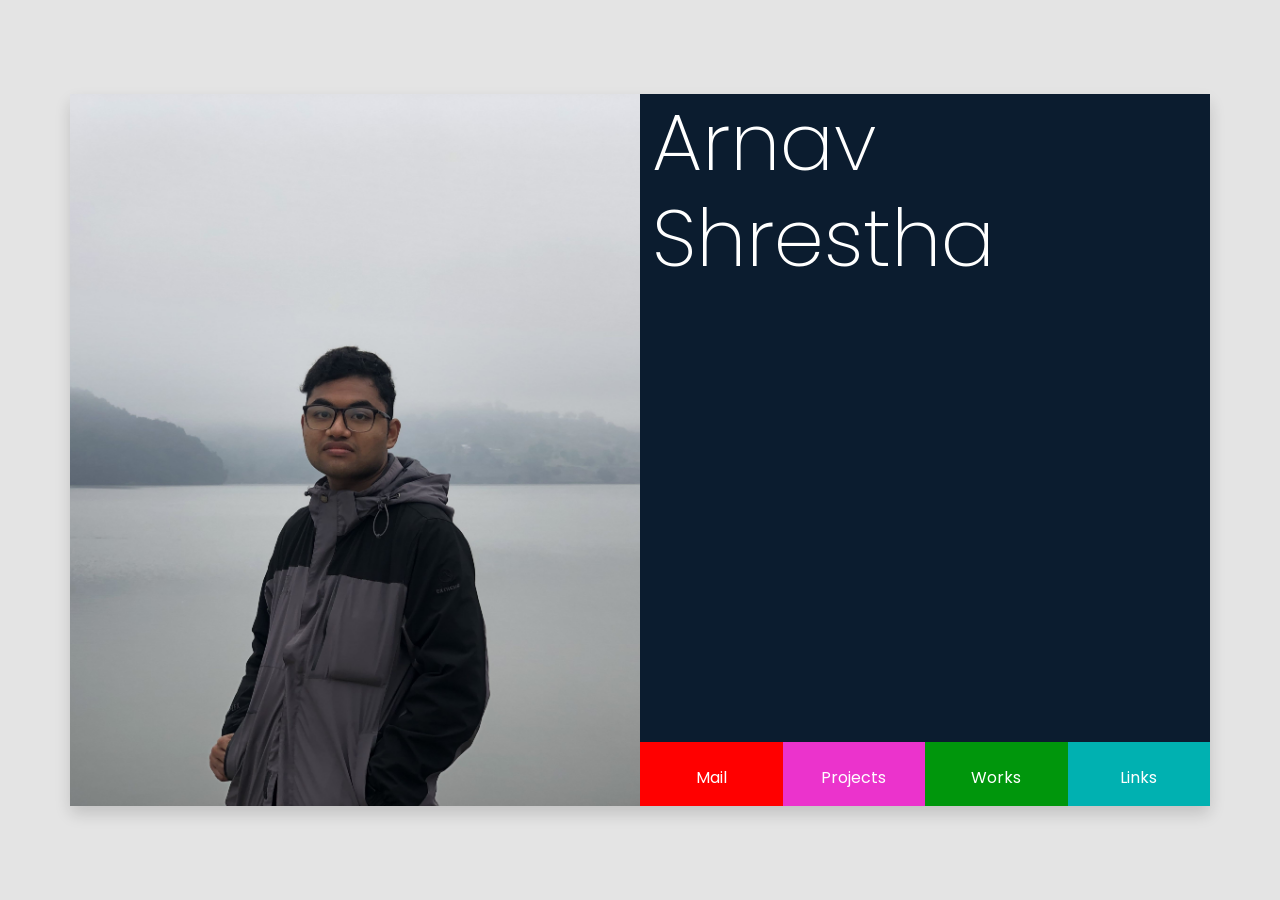
==== commit 65c6ac8f: "design chages" ====
--- a/index.html
+++ b/index.html
@@ -1,234 +1,61 @@
 <!DOCTYPE html>
 <html lang="en">
 <head>
-<meta charset="UTF-8"/>
-<meta name="viewport" content="width=device-width, initial-scale=1.0"/>
-<title>Arnav Shrestha - Profile</title>
-<link rel="stylesheet" href="bootstrap-5.3.3/css/bootstrap.min.css">
-<link rel="stylesheet" href="https://cdn.jsdelivr.net/npm/bootstrap-icons@1.11.3/font/bootstrap-icons.min.css">
-<script src="bootstrap-5.3.3/js/bootstrap.bundle.min.js"></script>
+  <meta charset="UTF-8">
+  <meta name="viewport" content="width=device-width, initial-scale=1.0">
+  <title>Arnav Shrestha | Profile</title>
+  <link rel="stylesheet" href="bootstrap-5.3.3/css/bootstrap.min.css">
+  <link rel="stylesheet" href="https://cdn-uicons.flaticon.com/uicons-solid-rounded/css/uicons-solid-rounded.css">
+  <script src="bootstrap-5.3.3/js/bootstrap.bundle.min.js"></script>
+  <link rel="preconnect" href="https://fonts.googleapis.com">
+  <link rel="preconnect" href="https://fonts.gstatic.com" crossorigin>
+  <link href="https://fonts.googleapis.com/css2?family=Poppins:ital,wght@0,100;0,200;0,300;0,400;0,500;0,600;0,700;0,800;0,900;1,100;1,200;1,300;1,400;1,500;1,600;1,700;1,800;1,900&display=swap" rel="stylesheet">
+  <script src="scripts/page.js"></script>
+  <script src="scripts/mail.js"></script>
+  <link rel="stylesheet" href="style.css">
+</head>
+<body class="d-block d-md-flex align-items-md-center min-vh-100">
+  <div class="container rounded shadow">
+    <div class="row" style="background-color: #0B1C2F; color: white;">
+      <div class="col-md-6 p-0">
+        <img src="IMG_5971.jpg" alt="Profile Picture" class="img-fluid">
+      </div>
+      <div class="col d-flex flex-column">
+        <div class="row d-flex align-items-center" >
+          <div class="col">
+            <h1 class="" >Arnav<br>Shrestha</h1>
+          </div>
+        </div>
 
-<style>
-  body {
-    font-family: 'Segoe UI', Tahoma, sans-serif;
-    background-color: #f5f6f8;
-    color: #222;
-    transition: background-color 0.3s, color 0.3s;
-  }
-  body.dark-mode {
-    background-color: #121212;
-    color: #e0e0e0;
-  }
+        <div class="row mt-auto">
+          <div class="col">
+            <div class="row text-center">
 
-  /* Sidebar */
-  .sidebar {
-    height: 100vh;
-    background: #fff;
-    border-right: 1px solid #e0e0e0;
-    padding: 1rem;
-    position: fixed;
-    top: 0;
-    left: 0;
-    width: 220px;
-    z-index: 1050;
-    transition: transform 0.3s ease, background 0.3s, color 0.3s;
-  }
-  .sidebar.dark-mode { background: #1f1f1f; }
+              <div class="col d-flex flex-column align-items-center py-3 icon-btn" onclick="sendEmail()" style="background-color: red;">
+                <i class="fi fi-sr-envelope mb-2"></i>
+                <span>Mail</span>
+              </div>
 
-  .sidebar h4 { font-weight: bold; color: #4f46e5; margin-bottom: 1.5rem; }
-  .sidebar .nav-link { color: #333; font-weight: 500; margin: 0.3rem 0; border-radius: 0.5rem; }
-  .sidebar .nav-link:hover, .sidebar .nav-link.active { background: #4f46e5; color: white; }
+              <div class="col d-flex flex-column align-items-center py-3 icon-btn" onclick="navigate('project.html')" style="background-color: rgb(235, 51, 204);">
+                <i class="fi fi-sr-folder mb-2"></i>
+                <span>Projects</span>
+              </div>
 
-  .sidebar-overlay {
-    display: none;
-    position: fixed; top: 0; left: 0; width: 100%; height: 100%;
-    background: rgba(0,0,0,0.5); z-index: 1040;
-  }
+              <div class="col d-flex flex-column align-items-center py-3 icon-btn" onclick="navigate('works.html')" style="background-color: rgb(0, 150, 12);">
+                <i class="fi fi-sr-briefcase mb-2"></i>
+                <span>Works</span>
+              </div>
 
-  /* Main content */
-  .main {
-    margin-left: 240px;
-    padding: 3rem;
-    display: flex;
-    flex-direction: column;
-    align-items: center;
-    transition: color 0.3s;
-  }
+              <div class="col d-flex flex-column align-items-center py-3 icon-btn" onclick="navigate('')" style="background-color: rgb(0, 177, 177);">
+                <i class="fi fi-sr-link-alt mb-2"></i>
+                <span>Links</span>
+              </div>
 
-  @media (max-width: 992px) {
-    .sidebar { transform: translateX(-100%); width: 200px; }
-    .sidebar.show { transform: translateX(0); }
-    .sidebar-overlay.show { display: block; }
-    .main { margin-left: 0; padding: 2rem 1rem; width: 100%; }
-    .language-select { position: fixed; bottom: 10px; left: 50%; transform: translateX(-50%); width: 90%; }
-  }
-
-  .profile-header, .card-section { width: 100%; max-width: 800px; margin-bottom: 2rem; }
-  .profile-header { background: #fff; padding: 2rem; border-radius: 1rem; text-align: center; box-shadow: 0 3px 6px rgba(0,0,0,0.05); }
-  body.dark-mode .profile-header { background: #1f1f1f; }
-  .profile-pic { width: 120px; height: 120px; border-radius: 50%; border: 4px solid #4f46e5; object-fit: cover; }
-  .profile-name { font-size: 1.6rem; font-weight: bold; margin-top: 1rem; }
-  .profile-title { color: gray; font-size: 0.95rem; }
-  body.dark-mode .profile-title { color: #ccc; }
-
-  .card-section { background: #fff; border-radius: 1rem; box-shadow: 0 2px 6px rgba(0,0,0,0.05); padding: 2rem; }
-  body.dark-mode .card-section { background: #1f1f1f; }
-
-  .section-title { font-weight: bold; margin-bottom: 1.2rem; font-size: 1.2rem; color: #4f46e5; }
-  .sub-section-title { font-size: 1.05rem; font-weight: 600; margin-top: 1rem; margin-bottom: 0.8rem; color: #333; }
-  body.dark-mode .sub-section-title { color: #ddd; }
-
-  .post-card { border: 1px solid #eee; padding: 1rem; border-radius: 0.8rem; margin-bottom: 1rem; background: #fafafa; }
-  .post-card:hover { background: #f0f0ff; }
-  body.dark-mode .post-card { background: #2a2a2a; border-color: #333; }
-
-  .footer { font-size: 0.85rem; color: gray; text-align: center; margin-top: 2rem; }
-  body.dark-mode .footer { color: #aaa; }
-
-  .dark-mode-toggle { margin-bottom: 1rem; }
-</style>
-</head>
-<body>
-  <!-- Sidebar Overlay for Mobile -->
-  <div class="sidebar-overlay" id="sidebarOverlay" onclick="toggleSidebar()"></div>
-
-  <!-- Sidebar -->
-  <div class="sidebar" id="sidebar">
-    <h4>Arnav</h4>
-    <nav class="nav flex-column">
-      <a class="nav-link active" href="#projects"><i class="bi bi-folder"></i> Projects</a>
-      <div class="ms-3">
-        <a class="nav-link" href="#webapps">🌐 Web Apps</a>
-        <a class="nav-link" href="#mobileapps">📱 Mobile Apps</a>
-        <a class="nav-link" href="#ai">🤖 AI / Research</a>
-      </div>
-      <a class="nav-link" href="#games"><i class="bi bi-controller"></i> Games</a>
-      <a class="nav-link" href="#socials"><i class="bi bi-people"></i> Social</a>
-    </nav>
-    <div class="language-select d-lg-block">
-      <select id="languageSelector" class="form-select form-select-sm" onchange="setLanguage(this.value)">
-        <option value="en">English</option>
-        <option value="np">नेपाली</option>
-        <option value="jp">日本語</option>
-      </select>
-    </div>
-    <br>
-    <button class="btn btn-outline-secondary dark-mode-toggle" onclick="toggleDarkMode()"><i class="bi bi-moon"></i> Dark Mode Beta</button>
-  </div>
-
-  <!-- Mobile Toggle Button -->
-  <button class="btn btn-primary d-lg-none m-3" onclick="toggleSidebar()"><i class="bi bi-list"></i></button>
-
-  <!-- Main Content -->
-  <div class="main">
-
-    <!-- Profile Header -->
-    <div class="profile-header container-flow">
-      <img src="https://via.placeholder.com/120" alt="Profile" class="profile-pic">
-      <div class="profile-name" id="name">Arnav Shrestha</div>
-      <div class="profile-title">Junior Software Engineer | Developer & Designer</div>
-      <p class="mt-2 text-muted" id="description">
-        I'm an IT student balancing studies and a junior dev role. Passionate about real-world problem solving through technology and design.
-      </p>
-      <div class="action-buttons">
-        <button class="btn btn-primary" onclick="sendEmail()"><i class="bi bi-envelope"></i> Hire Me</button>
-        <button class="btn btn-outline-secondary" onclick="window.location.href='https://www.linkedin.com/in/arnav-shrestha-5bba61239/'"><i class="bi bi-person-plus"></i> Follow</button>
-      </div>
-    </div>
-
-    <!-- Projects -->
-    <div class="card-section" id="projects">
-      <div class="section-title">Projects</div>
-
-      <!-- Web Apps -->
-      <div class="sub-section-title" id="webapps">Web Applications</div>
-      <div class="post-card">
-        <strong>Vega Business</strong>
-        <p>A web-based application for managing and tracking business operations.</p>
-        <button class="btn btn-outline-primary btn-sm" onclick="window.location.href='https://www.vegabusiness.com.np/'"><i class="bi bi-globe"></i> Website</button>
-        <button class="btn btn-outline-dark btn-sm" onclick="window.location.href='https://github.com/stharnav/vega'"><i class="bi bi-github"></i> GitHub</button>
-      </div>
-      <div class="post-card">
-        <strong>Hansa Logistics</strong>
-        <p>A smart logistics solution for streamlined delivery and operations.</p>
-      </div>
-
-      <!-- Mobile Apps -->
-      <div class="sub-section-title" id="mobileapps">Mobile Applications</div>
-      <div class="post-card">
-        <strong>Blood Donation App</strong>
-        <p>An Android app that helps find blood donors and recipients based on location.</p>
-        <button class="btn btn-outline-dark btn-sm" onclick="window.location.href='https://github.com/stharnav/Location-Based-Blood-Donation-App'"><i class="bi bi-github"></i> GitHub</button>
-      </div>
-      <div class="post-card">
-        <strong>Location-based Disaster Alert System</strong>
-        <p>An Android app that alerts users about potential disasters based on location.</p>
-        <button class="btn btn-outline-primary btn-sm" onclick="window.location.href='/projects/alert-system.html'"><i class="bi bi-globe"></i> Project</button>
-        <button class="btn btn-outline-dark btn-sm" onclick="window.location.href='https://github.com/stharnav/Alert-System'"><i class="bi bi-github"></i> GitHub</button>
-      </div>
-
-      <!-- AI / Research -->
-      <div class="sub-section-title" id="ai">AI/ML</div>
-      <div class="post-card">
-        <strong>SMS Spam detector</strong>
-        <p>An AI-powered algorithm that detects and filters spam messages.</p>
-      </div>
-    </div>
-
-    <!-- Games -->
-    <div class="card-section" id="games">
-      <div class="section-title">🎮 Games</div>
-        <div class="row">
-          <div class="col">
-            <div class="post-card">
-              <iframe frameborder="0" src="https://itch.io/embed/2180937?border_width=0" width="100%" height="167" class="rounded"></iframe>
-            </div>
-          </div>
-          <div class="col">
-            <div class="post-card">
-              <iframe frameborder="0" src="https://itch.io/embed/2705465?border_width=0" width="100%" height="167" class="rounded"></iframe>
             </div>
           </div>
         </div>
-      
-      
-    </div>
-
-    <!-- Social -->
-    <div class="card-section" id="socials">
-      <div class="section-title">🔗 Social Links</div>
-      <div class="d-flex flex-wrap gap-2 justify-content-center">
-        <button class="btn btn-outline-primary" onclick="sendEmail()"><i class="bi bi-envelope"></i> Email</button>
-        <button class="btn btn-outline-primary" onclick="window.location.href='https://www.linkedin.com/in/arnav-shrestha-5bba61239/'"><i class="bi bi-linkedin"></i> LinkedIn</button>
-        <button class="btn btn-outline-danger" onclick="window.location.href='https://www.instagram.com/stha_anav/'"><i class="bi bi-instagram"></i> Instagram</button>
-        <button class="btn btn-outline-dark" onclick="window.location.href='https://github.com/stharnav'"><i class="bi bi-github"></i> GitHub</button>
-        <button class="btn btn-outline-dark" onclick="window.location.href='https://gitlab.com/arnavshrestha44'"><i class="bi bi-gitlab"></i> GitLab</button>
-        <button class="btn btn-outline-dark" onclick="window.location.href='https://amberco.itch.io/'"><i class="bi bi-controller"></i> Itch.io</button>
       </div>
     </div>
-
-    <div class="footer">
-      &copy; 2025 Arnav Shrestha
-    </div>
   </div>
-
-<script>
-  function sendEmail() {
-    const email = "mail@arnavstha.com.np";
-    window.location.href = `mailto:${email}`;
-  }
-  function setLanguage(lang) {
-    alert("Language switch feature coming soon. Selected: " + lang);
-  }
-  function toggleDarkMode() {
-    document.body.classList.toggle('dark-mode');
-    document.querySelector('.sidebar').classList.toggle('dark-mode');
-  }
-  function toggleSidebar() {
-    document.getElementById('sidebar').classList.toggle('show');
-    document.getElementById('sidebarOverlay').classList.toggle('show');
-  }
-</script>
-<script src="/scripts/lang.js"></script>
 </body>
-</html>
+</html>
--- a/style.css
+++ b/style.css
@@ -0,0 +1,34 @@
+.icon-btn {
+      cursor: pointer;
+      transition: all 0.3s ease;
+    }
+
+    .icon-btn i {
+      font-size: 40px;
+      transition: all 0.3s ease;
+    }
+
+    .link i {
+      font-size: 20px;
+      color:aliceblue;
+    }
+
+    .icon-btn:hover {
+      color: white;
+    }
+
+    .icon-btn:hover i {
+      transform: scale(1.2);
+    }
+    body{
+      background: rgb(228, 228, 228);
+      font-family: "Poppins", sans-serif;
+      font-weight: 400;
+      font-style: normal;
+    }
+    h1{
+      font-family: "Poppins", sans-serif;
+      font-weight: 200;
+      font-style: normal;
+      font-size: 80px;
+    }
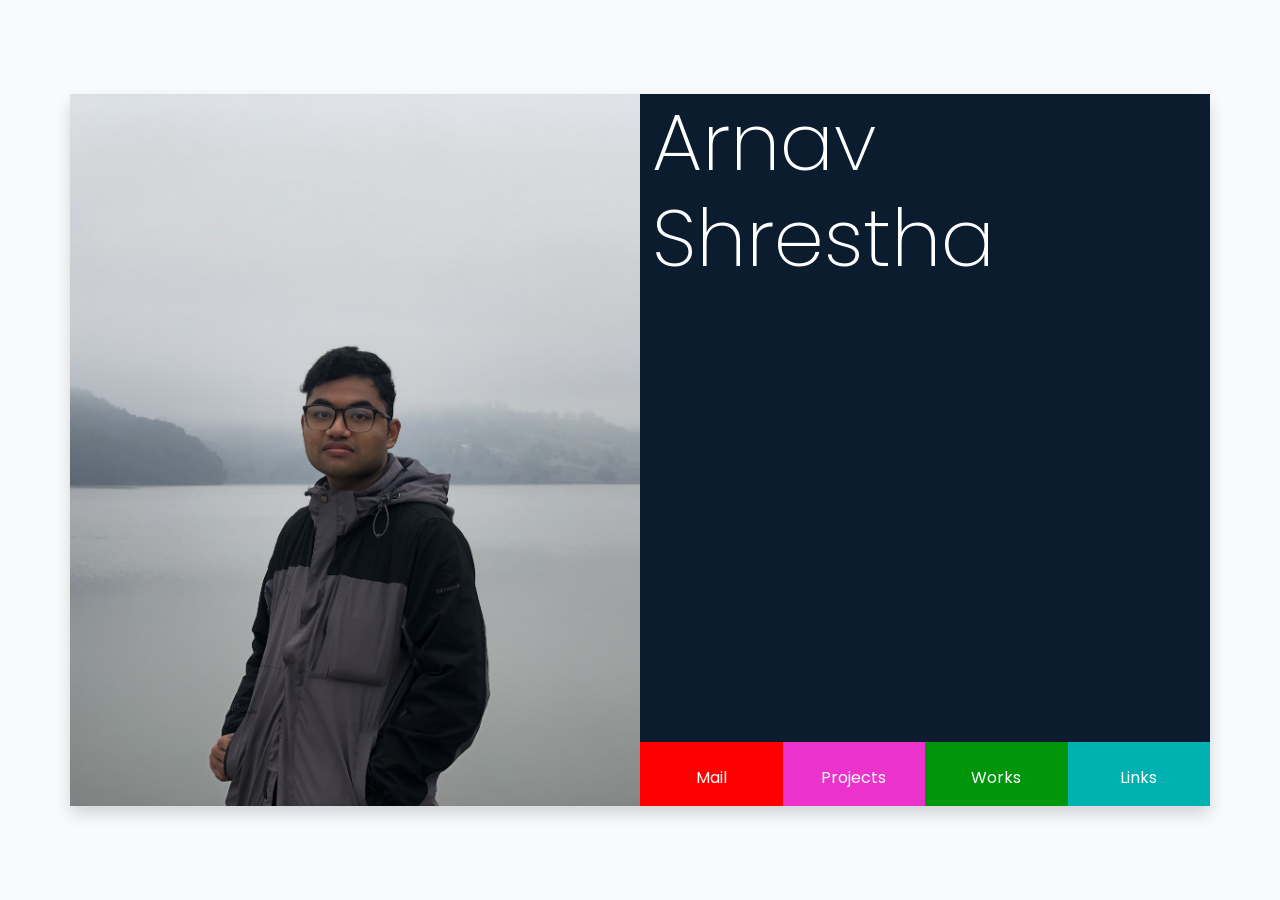
==== commit f6b6a582: "added links" ====
--- a/index.html
+++ b/index.html
@@ -46,7 +46,7 @@
                 <span>Works</span>
               </div>
 
-              <div class="col d-flex flex-column align-items-center py-3 icon-btn" onclick="navigate('')" style="background-color: rgb(0, 177, 177);">
+              <div class="col d-flex flex-column align-items-center py-3 icon-btn" onclick="navigate('links.html')" style="background-color: rgb(0, 177, 177);">
                 <i class="fi fi-sr-link-alt mb-2"></i>
                 <span>Links</span>
               </div>
--- a/style.css
+++ b/style.css
@@ -8,24 +8,35 @@
       transition: all 0.3s ease;
     }
 
-    .link i {
-      font-size: 20px;
-      color:aliceblue;
+    .link{
+      cursor: pointer;
+      background-color: white;
+    }
+
+    .link:hover {
+      box-shadow: 0px 10px 10px rgba(0, 0, 0, 0.2);
+      transform: scale(1.01);
+      transition: all 0.1s ease;
+    }
+
+    .link i{
+      font-size: 24px;
     }
 
     .icon-btn:hover {
-      color: white;
+      color: rgb(114, 114, 114);
     }
 
     .icon-btn:hover i {
       transform: scale(1.2);
     }
     body{
-      background: rgb(228, 228, 228);
+      background: #F9FAFB;
       font-family: "Poppins", sans-serif;
       font-weight: 400;
       font-style: normal;
     }
+
     h1{
       font-family: "Poppins", sans-serif;
       font-weight: 200;
